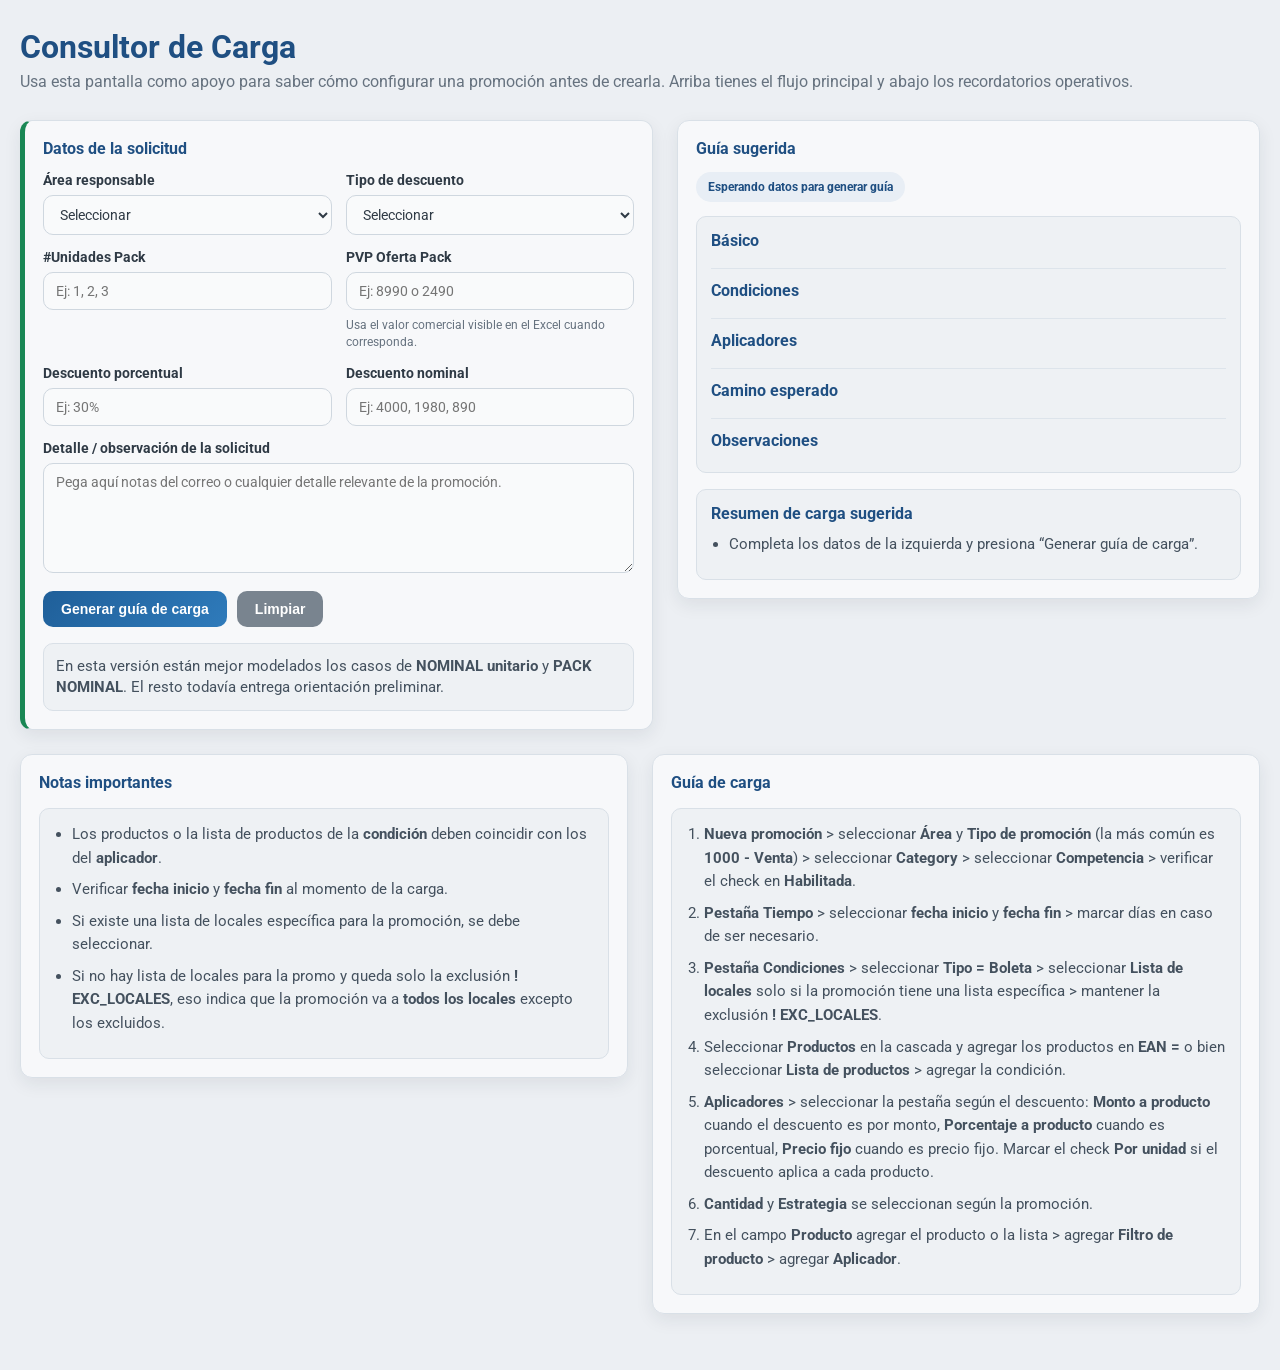
==== web/templates/consultor_ui.html @ bf45a942 "Add files via upload" ====
<!DOCTYPE html>
<html lang="es">
<head>
    <meta charset="UTF-8">
    <meta name="viewport" content="width=device-width, initial-scale=1.0">
    <title>Consultor de Carga</title>
    <link href="https://fonts.googleapis.com/css2?family=Roboto:wght@400;500;700&display=swap" rel="stylesheet">
    <style>
        :root {
            --bg-page: #eceff3;
            --bg-card: #f7f8fa;
            --bg-soft: #eef1f4;
            --text-main: #2f3a45;
            --text-muted: #66727f;
            --title-main: #1f4f82;
            --border-soft: #d9e0e7;
            --shadow-soft: 0 6px 18px rgba(31, 41, 55, 0.08);
            --shadow-hover: 0 10px 22px rgba(31, 41, 55, 0.12);
            --ok-bg: #dcefe5;
            --ok-text: #115c39;
            --warn-bg: #fff2c9;
            --warn-text: #7a5b00;
            --primary-btn-1: #1f5f99;
            --primary-btn-2: #2f7bbb;
        }

        body {
            font-family: 'Roboto', sans-serif;
            background: var(--bg-page);
            margin: 0;
            padding: 0;
            color: var(--text-main);
            font-size: 0.95rem;
        }

        @keyframes fadeInSoft {
            0% { opacity: 0; transform: translateY(18px) scale(0.985); }
            60% { opacity: 1; transform: translateY(-2px) scale(1.005); }
            100% { opacity: 1; transform: translateY(0) scale(1); }
        }

        .contenedor {
            max-width: 1280px;
            margin: 28px auto;
            padding: 0 20px 28px;
        }

        .titulo {
            font-size: 2rem;
            font-weight: 700;
            margin-bottom: 4px;
            color: var(--title-main);
        }

        .subtitulo {
            color: var(--text-muted);
            margin-bottom: 26px;
            font-size: 1rem;
            line-height: 1.5;
        }

        .consultor-grid {
            display: grid;
            grid-template-columns: 1fr 0.92fr;
            gap: 24px;
            align-items: start;
        }

        .consultor-bottom {
            display: grid;
            grid-template-columns: 1fr 1fr;
            gap: 24px;
            margin-top: 24px;
            align-items: start;
        }

        .card {
            background: var(--bg-card);
            border-radius: 12px;
            box-shadow: var(--shadow-soft);
            border: 1px solid var(--border-soft);
            padding: 18px;
            transition: transform 0.2s ease, box-shadow 0.2s ease;
            opacity: 0;
            animation: fadeInSoft 0.55s forwards;
        }

        .card:hover {
            transform: translateY(-2px);
            box-shadow: var(--shadow-hover);
        }

        .card-accent {
            border-left: 5px solid #198754;
        }

        .card-header {
            font-weight: 700;
            margin-bottom: 14px;
            display: flex;
            align-items: center;
            gap: 10px;
            color: var(--title-main);
            font-size: 1rem;
        }

        .card p {
            color: #43515e;
            line-height: 1.45;
            margin-top: 0;
            margin-bottom: 14px;
        }

        .form-grid {
            display: grid;
            grid-template-columns: repeat(2, minmax(0, 1fr));
            gap: 14px;
        }

        .field {
            display: flex;
            flex-direction: column;
            gap: 7px;
        }

        .field.full {
            grid-column: 1 / -1;
        }

        .field.hidden {
            display: none;
        }

        .field label {
            font-size: 14px;
            font-weight: 700;
            color: var(--text-main);
        }

        input[type="text"],
        input[type="number"],
        select,
        textarea {
            width: 100%;
            padding: 10px 12px;
            border: 1px solid #cfd7df;
            border-radius: 10px;
            font-size: 14px;
            box-sizing: border-box;
            background: #f9fafb;
            color: var(--text-main);
            font-family: 'Roboto', sans-serif;
        }

        input[type="text"]:focus,
        input[type="number"]:focus,
        select:focus,
        textarea:focus {
            outline: none;
            border-color: #7fb0df;
            box-shadow: 0 0 0 0.18rem rgba(127, 176, 223, 0.18);
            background: #fcfcfd;
        }

        textarea {
            resize: vertical;
            min-height: 110px;
        }

        .help {
            font-size: 12px;
            color: var(--text-muted);
            line-height: 1.4;
        }

        .btn {
            display: inline-block;
            padding: 10px 18px;
            border-radius: 10px;
            text-decoration: none;
            font-weight: 600;
            cursor: pointer;
            border: none;
            font-size: 14px;
            transition: transform 0.18s ease, box-shadow 0.18s ease, opacity 0.18s ease;
        }

        .btn:hover {
            transform: translateY(-1px);
            box-shadow: 0 8px 16px rgba(31, 41, 55, 0.14);
        }

        .btn-primary {
            background: linear-gradient(135deg, var(--primary-btn-1), var(--primary-btn-2));
            color: #fff;
            border: none;
        }

        .btn-primary:hover {
            background: linear-gradient(135deg, #1c568d, #2a71ad);
        }

        .btn-secondary {
            background: #79848f;
            color: #fff;
        }

        .btn-secondary:hover {
            background: #68737d;
        }

        .actions {
            display: flex;
            gap: 10px;
            flex-wrap: wrap;
            margin-top: 18px;
        }

        .soft-box {
            margin-top: 16px;
            background: var(--bg-soft);
            padding: 12px;
            border-radius: 10px;
            border: 1px solid var(--border-soft);
            color: #44515e;
            line-height: 1.45;
            font-size: 0.92rem;
        }

        .status {
            display: inline-block;
            padding: 8px 12px;
            border-radius: 999px;
            font-size: 12px;
            font-weight: 700;
            margin-bottom: 14px;
            background: #e8eef5;
            color: var(--title-main);
        }

        .status.ok {
            background: var(--ok-bg);
            color: var(--ok-text);
        }

        .status.warning {
            background: var(--warn-bg);
            color: var(--warn-text);
        }

        .guide-compact {
            background: var(--bg-soft);
            border: 1px solid var(--border-soft);
            border-radius: 10px;
            padding: 14px;
        }

        .mini-section {
            margin-bottom: 12px;
            padding-bottom: 10px;
            border-bottom: 1px solid #dde4eb;
        }

        .mini-section:last-child {
            margin-bottom: 0;
            padding-bottom: 0;
            border-bottom: none;
        }

        .mini-section h3 {
            margin: 0 0 8px;
            font-size: 0.98rem;
            color: var(--title-main);
        }

        .mini-lines {
            display: grid;
            gap: 6px;
        }

        .mini-line {
            display: grid;
            grid-template-columns: 135px 1fr;
            gap: 10px;
            padding: 7px 9px;
            border-radius: 9px;
            background: #f9fafb;
            border: 1px solid #dfe5eb;
        }

        .mini-key {
            font-weight: 700;
            color: #44515e;
            font-size: 12px;
        }

        .mini-val {
            color: var(--text-main);
            font-size: 13px;
            line-height: 1.4;
        }

        .compact-note {
            padding: 8px 10px;
            border-radius: 9px;
            background: #f9fafb;
            border: 1px solid #dfe5eb;
            color: #44515e;
            line-height: 1.4;
            font-size: 13px;
        }

        .checklist-box,
        .reminder-box {
            margin-top: 16px;
            background: var(--bg-soft);
            border: 1px solid var(--border-soft);
            border-radius: 10px;
            padding: 14px;
        }

        .checklist-box h3,
        .reminder-box h3 {
            margin: 0 0 10px;
            font-size: 1rem;
            color: var(--title-main);
        }

        .checklist-box ul,
        .reminder-box ul,
        .reminder-box ol {
            margin: 0;
            padding-left: 18px;
            color: #44515e;
            line-height: 1.55;
        }

        .reminder-box li,
        .checklist-box li {
            margin-bottom: 8px;
        }

        @media (max-width: 960px) {
            .consultor-grid,
            .consultor-bottom {
                grid-template-columns: 1fr;
            }
        }

        @media (max-width: 640px) {
            .form-grid {
                grid-template-columns: 1fr;
            }

            .mini-line {
                grid-template-columns: 1fr;
            }

            .titulo {
                font-size: 1.7rem;
            }

            .subtitulo {
                font-size: 0.95rem;
            }
        }
    </style>
</head>
<body>
<div class="contenedor">
    <div class="titulo">Consultor de Carga</div>
    <div class="subtitulo">Usa esta pantalla como apoyo para saber cómo configurar una promoción antes de crearla. Arriba tienes el flujo principal y abajo los recordatorios operativos.</div>

    <section class="consultor-grid">
        <div class="card card-accent">
            <div class="card-header">Datos de la solicitud</div>

            <div class="form-grid">
                <div class="field">
                    <label for="areaResponsable">Área responsable</label>
                    <select id="areaResponsable">
                        <option value="">Seleccionar</option>
                        <option value="BYCP">BYCP</option>
                        <option value="FARMA">Farma</option>
                        <option value="BIENESTAR">Bienestar</option>
                        <option value="MSJE">MSJE</option>
                        <option value="DERMO">Dermo</option>
                    </select>
                </div>

                <div class="field">
                    <label for="tipoDescuento">Tipo de descuento</label>
                    <select id="tipoDescuento" onchange="actualizarCamposVisibles()">
                        <option value="">Seleccionar</option>
                        <option value="NOMINAL">Nominal</option>
                        <option value="PACK_NOMINAL">Pack nominal</option>
                        <option value="PORCENTUAL">Porcentual</option>
                        <option value="PACK">Pack</option>
                        <option value="SEGUNDA_UNIDAD">2da unidad</option>
                        <option value="MSJE">Mensaje</option>
                    </select>
                </div>

                <div class="field" id="fieldUnidadesPack">
                    <label for="unidadesPack">#Unidades Pack</label>
                    <input id="unidadesPack" type="number" min="1" step="1" placeholder="Ej: 1, 2, 3">
                </div>

                <div class="field" id="fieldPvpOferta">
                    <label for="pvpOfertaPack">PVP Oferta Pack</label>
                    <input id="pvpOfertaPack" type="number" min="0" step="0.01" placeholder="Ej: 8990 o 2490">
                    <div class="help">Usa el valor comercial visible en el Excel cuando corresponda.</div>
                </div>

                <div class="field hidden" id="fieldDescuentoPorcentual">
                    <label for="descuentoPorcentual">Descuento porcentual</label>
                    <input id="descuentoPorcentual" type="text" placeholder="Ej: 30%">
                </div>

                <div class="field" id="fieldDescuentoNominal">
                    <label for="descuentoNominal">Descuento nominal</label>
                    <input id="descuentoNominal" type="number" min="0" step="0.01" placeholder="Ej: 4000, 1980, 890">
                </div>

                <div class="field full">
                    <label for="detalleSolicitud">Detalle / observación de la solicitud</label>
                    <textarea id="detalleSolicitud" placeholder="Pega aquí notas del correo o cualquier detalle relevante de la promoción."></textarea>
                </div>
            </div>

            <div class="actions">
                <button class="btn btn-primary" type="button" onclick="generarGuia()">Generar guía de carga</button>
                <button class="btn btn-secondary" type="button" onclick="limpiarFormulario()">Limpiar</button>
            </div>

            <div class="soft-box">
                En esta versión están mejor modelados los casos de <strong>NOMINAL unitario</strong> y <strong>PACK NOMINAL</strong>. El resto todavía entrega orientación preliminar.
            </div>
        </div>

        <div class="card">
            <div class="card-header">Guía sugerida</div>

            <div id="estadoGeneral" class="status">Esperando datos para generar guía</div>

            <div class="guide-compact">
                <div class="mini-section">
                    <h3>Básico</h3>
                    <div id="bloqueBasico" class="mini-lines"></div>
                </div>

                <div class="mini-section">
                    <h3>Condiciones</h3>
                    <div id="bloqueCondiciones" class="mini-lines"></div>
                </div>

                <div class="mini-section">
                    <h3>Aplicadores</h3>
                    <div id="bloqueAplicadores" class="mini-lines"></div>
                </div>

                <div class="mini-section">
                    <h3>Camino esperado</h3>
                    <div id="bloqueCamino"></div>
                </div>

                <div class="mini-section">
                    <h3>Observaciones</h3>
                    <div id="bloqueObservaciones"></div>
                </div>
            </div>

            <div class="checklist-box">
                <h3>Resumen de carga sugerida</h3>
                <ul id="checklistResumen">
                    <li>Completa los datos de la izquierda y presiona “Generar guía de carga”.</li>
                </ul>
            </div>
        </div>
    </section>

    <section class="consultor-bottom">
        <div class="card">
            <div class="card-header">Notas importantes</div>
            <div class="reminder-box">
                <ul>
                    <li>Los productos o la lista de productos de la <strong>condición</strong> deben coincidir con los del <strong>aplicador</strong>.</li>
                    <li>Verificar <strong>fecha inicio</strong> y <strong>fecha fin</strong> al momento de la carga.</li>
                    <li>Si existe una lista de locales específica para la promoción, se debe seleccionar.</li>
                    <li>Si no hay lista de locales para la promo y queda solo la exclusión <strong>! EXC_LOCALES</strong>, eso indica que la promoción va a <strong>todos los locales</strong> excepto los excluidos.</li>
                </ul>
            </div>
        </div>

        <div class="card">
            <div class="card-header">Guía de carga</div>
            <div class="reminder-box">
                <ol>
                    <li><strong>Nueva promoción</strong> &gt; seleccionar <strong>Área</strong> y <strong>Tipo de promoción</strong> (la más común es <strong>1000 - Venta</strong>) &gt; seleccionar <strong>Category</strong> &gt; seleccionar <strong>Competencia</strong> &gt; verificar el check en <strong>Habilitada</strong>.</li>
                    <li><strong>Pestaña Tiempo</strong> &gt; seleccionar <strong>fecha inicio</strong> y <strong>fecha fin</strong> &gt; marcar días en caso de ser necesario.</li>
                    <li><strong>Pestaña Condiciones</strong> &gt; seleccionar <strong>Tipo = Boleta</strong> &gt; seleccionar <strong>Lista de locales</strong> solo si la promoción tiene una lista específica &gt; mantener la exclusión <strong>! EXC_LOCALES</strong>.</li>
                    <li>Seleccionar <strong>Productos</strong> en la cascada y agregar los productos en <strong>EAN =</strong> o bien seleccionar <strong>Lista de productos</strong> &gt; agregar la condición.</li>
                    <li><strong>Aplicadores</strong> &gt; seleccionar la pestaña según el descuento: <strong>Monto a producto</strong> cuando el descuento es por monto, <strong>Porcentaje a producto</strong> cuando es porcentual, <strong>Precio fijo</strong> cuando es precio fijo. Marcar el check <strong>Por unidad</strong> si el descuento aplica a cada producto.</li>
                    <li><strong>Cantidad</strong> y <strong>Estrategia</strong> se seleccionan según la promoción.</li>
                    <li>En el campo <strong>Producto</strong> agregar el producto o la lista &gt; agregar <strong>Filtro de producto</strong> &gt; agregar <strong>Aplicador</strong>.</li>
                </ol>
            </div>
        </div>
    </section>
</div>

<script>
function actualizarCamposVisibles() {
    const tipo = document.getElementById('tipoDescuento').value;
    const fieldUnidadesPack = document.getElementById('fieldUnidadesPack');
    const fieldPvpOferta = document.getElementById('fieldPvpOferta');
    const fieldDescPct = document.getElementById('fieldDescuentoPorcentual');
    const fieldDescNom = document.getElementById('fieldDescuentoNominal');

    [fieldUnidadesPack, fieldPvpOferta, fieldDescPct, fieldDescNom].forEach(el => el.classList.remove('hidden'));

    if (tipo === 'NOMINAL') {
        fieldDescPct.classList.add('hidden');
    } else if (tipo === 'PACK_NOMINAL') {
        fieldDescPct.classList.add('hidden');
    } else if (tipo === 'PORCENTUAL') {
        fieldPvpOferta.classList.add('hidden');
        fieldDescNom.classList.add('hidden');
    } else if (tipo === 'PACK') {
        fieldDescPct.classList.add('hidden');
        fieldDescNom.classList.add('hidden');
    } else if (tipo === 'SEGUNDA_UNIDAD') {
        fieldDescNom.classList.add('hidden');
    } else if (tipo === 'MSJE') {
        fieldUnidadesPack.classList.add('hidden');
        fieldPvpOferta.classList.add('hidden');
        fieldDescPct.classList.add('hidden');
        fieldDescNom.classList.add('hidden');
    }
}

function filaMini(k, v) {
    return `<div class="mini-line"><div class="mini-key">${k}</div><div class="mini-val">${v || '-'}</div></div>`;
}

function notaCompacta(texto) {
    return `<div class="compact-note">${texto}</div>`;
}

function setHTML(id, html) {
    document.getElementById(id).innerHTML = html;
}

function generarGuia() {
    const area = document.getElementById('areaResponsable').value;
    const tipo = document.getElementById('tipoDescuento').value;
    const unidades = Number(document.getElementById('unidadesPack').value || 0);
    const pvpOferta = document.getElementById('pvpOfertaPack').value;
    const descuentoPct = document.getElementById('descuentoPorcentual').value;
    const descuentoNom = document.getElementById('descuentoNominal').value;
    const detalle = document.getElementById('detalleSolicitud').value;

    let estadoClase = 'status ok';
    let estadoTexto = 'Guía generada';
    let basico = '';
    let condiciones = '';
    let aplicadores = '';
    let observaciones = '';
    let camino = '';
    let checklist = [];

    if (!area || !tipo) {
        estadoClase = 'status warning';
        estadoTexto = 'Faltan datos clave';
        observaciones += notaCompacta('Debes indicar al menos Área responsable y Tipo de descuento.');
    }

    let competencia = 'Revisar';
    let tipoPromocion = '1000 - Venta';

    if (area === 'BYCP') competencia = 'Compite por promoción';
    else if (area === 'FARMA') competencia = 'Compite por producto';
    else if (area === 'BIENESTAR') competencia = 'Compite por producto';
    else if (area === 'MSJE') competencia = 'Revisar según mensaje';
    else if (area === 'DERMO') competencia = 'Revisar según caso';

    basico += filaMini('Área', area || '-');
    basico += filaMini('Tipo promoción', tipoPromocion);
    basico += filaMini('Competencia', competencia);

    if (tipo === 'NOMINAL' && unidades === 1) {
        condiciones += filaMini('Tipo', 'Boleta');
        condiciones += filaMini('Cantidad', 'No tratar como pack real');

        aplicadores += filaMini('Pestaña', 'Precio fijo');
        aplicadores += filaMini('Monto', pvpOferta || '-');
        aplicadores += filaMini('Por unidad', 'Sí');
        aplicadores += filaMini('Cantidad', 'Vacía / 0');
        aplicadores += filaMini('Estrategia', 'Menor');

        camino += notaCompacta(`Fija precio a cada producto, monto = ${pvpOferta || '-'}.`);

        observaciones += notaCompacta('Caso identificado como nominal unitario.');
        observaciones += notaCompacta('La referencia principal para el aplicador es el PVP Oferta Pack.');

        checklist.push('Nueva promoción > seleccionar Área y Tipo de promoción 1000 - Venta.');
        checklist.push('Seleccionar Competencia y verificar Habilitada.');
        checklist.push('Pestaña Condiciones > Tipo = Boleta.');
        checklist.push('Agregar producto por EAN o Lista según solicitud.');
        checklist.push('Aplicadores > Descuento > Precio fijo.');
    } else if (tipo === 'PACK_NOMINAL' && unidades > 1) {
        condiciones += filaMini('Tipo', 'Boleta');
        condiciones += filaMini('Cantidad', 'cada ' + unidades);

        aplicadores += filaMini('Pestaña', 'Monto a producto');
        aplicadores += filaMini('Monto', descuentoNom || '-');
        aplicadores += filaMini('Por unidad', 'Sí');
        aplicadores += filaMini('Cantidad', '1');
        aplicadores += filaMini('Estrategia', 'Menor');

        camino += notaCompacta(`Descuento a cada producto por monto = ${descuentoNom || '-'}, cantidad 1, estrategia Menor.`);

        observaciones += notaCompacta('Caso identificado como PACK NOMINAL.');
        observaciones += notaCompacta('Los productos o lista de la condición deben coincidir con los del aplicador.');

        checklist.push('Nueva promoción > seleccionar Área y Tipo de promoción 1000 - Venta.');
        checklist.push('Seleccionar Competencia y verificar Habilitada.');
        checklist.push('Pestaña Condiciones > Tipo = Boleta.');
        checklist.push('Agregar condición con cantidad cada = ' + unidades + '.');
        checklist.push('Aplicadores > Descuento > Monto a producto.');
        checklist.push('Marcar Por unidad, Cantidad = 1 y Estrategia = Menor.');
    } else if (tipo === 'PORCENTUAL') {
        condiciones += filaMini('Tipo', 'Boleta');
        condiciones += filaMini('Cantidad', unidades > 0 ? 'cada ' + unidades : 'Según solicitud');

        aplicadores += filaMini('Pestaña', 'Porcentaje a producto');
        aplicadores += filaMini('Porcentaje', descuentoPct || '-');
        aplicadores += filaMini('Cantidad', 'Según promoción');
        aplicadores += filaMini('Estrategia', 'Según promoción');

        camino += notaCompacta(`Aplicador porcentual esperado con porcentaje = ${descuentoPct || '-'}.`);
        observaciones += notaCompacta('Orientación preliminar para descuento porcentual.');
        checklist.push('Aplicadores > Descuento > Porcentaje a producto.');
    } else if (tipo === 'PACK') {
        condiciones += filaMini('Tipo', 'Boleta');
        condiciones += filaMini('Cantidad', unidades > 0 ? 'cada ' + unidades : 'Según pack');

        aplicadores += filaMini('Pestaña', 'Revisar según promo');
        aplicadores += filaMini('Monto', pvpOferta || '-');

        camino += notaCompacta('Caso pack: orientación preliminar.');
        observaciones += notaCompacta('El tipo PACK todavía no está modelado con regla cerrada en esta versión.');
    } else if (tipo === 'SEGUNDA_UNIDAD') {
        condiciones += filaMini('Tipo', 'Boleta');
        condiciones += filaMini('Cantidad', unidades > 0 ? 'cada ' + unidades : '2 si corresponde');

        aplicadores += filaMini('Pestaña', 'Porcentaje a producto');
        aplicadores += filaMini('Porcentaje', descuentoPct || '-');

        camino += notaCompacta('Caso 2da unidad: orientación preliminar.');
        observaciones += notaCompacta('La segunda unidad requiere una regla más precisa en una siguiente versión.');
    } else if (tipo === 'MSJE') {
        condiciones += filaMini('Tipo', 'Boleta');
        aplicadores += filaMini('Pestaña', 'Mensaje');
        aplicadores += filaMini('Salida', 'SCREEN');
        camino += notaCompacta('Mensaje esperado en pantalla.');
        observaciones += notaCompacta('Caso MSJE orientativo.');
    } else {
        condiciones += filaMini('Tipo', 'Boleta');
        aplicadores += filaMini('Pestaña', 'Revisar');
        camino += notaCompacta('Sin regla específica definida para esta combinación.');
        observaciones += notaCompacta('No hay una regla específica armada para esta combinación todavía.');
    }

    observaciones += notaCompacta('Los productos o lista de productos de la condición deben coincidir con los del aplicador.');
    observaciones += notaCompacta('Verificar fecha inicio y fecha fin al momento de la carga.');
    if (detalle) observaciones += notaCompacta('Existe detalle adicional en la solicitud que conviene revisar antes de cargar.');

    document.getElementById('estadoGeneral').className = estadoClase;
    document.getElementById('estadoGeneral').textContent = estadoTexto;

    setHTML('bloqueBasico', basico);
    setHTML('bloqueCondiciones', condiciones);
    setHTML('bloqueAplicadores', aplicadores);
    setHTML('bloqueCamino', camino);
    setHTML('bloqueObservaciones', observaciones);

    const checklistHTML = checklist.length
        ? checklist.map(x => `<li>${x}</li>`).join('')
        : '<li>Sin checklist generado.</li>';

    document.getElementById('checklistResumen').innerHTML = checklistHTML;
}

function limpiarFormulario() {
    document.getElementById('areaResponsable').value = '';
    document.getElementById('tipoDescuento').value = '';
    document.getElementById('unidadesPack').value = '';
    document.getElementById('pvpOfertaPack').value = '';
    document.getElementById('descuentoPorcentual').value = '';
    document.getElementById('descuentoNominal').value = '';
    document.getElementById('detalleSolicitud').value = '';

    document.getElementById('estadoGeneral').className = 'status';
    document.getElementById('estadoGeneral').textContent = 'Esperando datos para generar guía';

    setHTML('bloqueBasico', '');
    setHTML('bloqueCondiciones', '');
    setHTML('bloqueAplicadores', '');
    setHTML('bloqueCamino', '');
    setHTML('bloqueObservaciones', '');
    document.getElementById('checklistResumen').innerHTML = '<li>Completa los datos de la izquierda y presiona “Generar guía de carga”.</li>';

    actualizarCamposVisibles();
}

actualizarCamposVisibles();
</script>
</body>
</html>
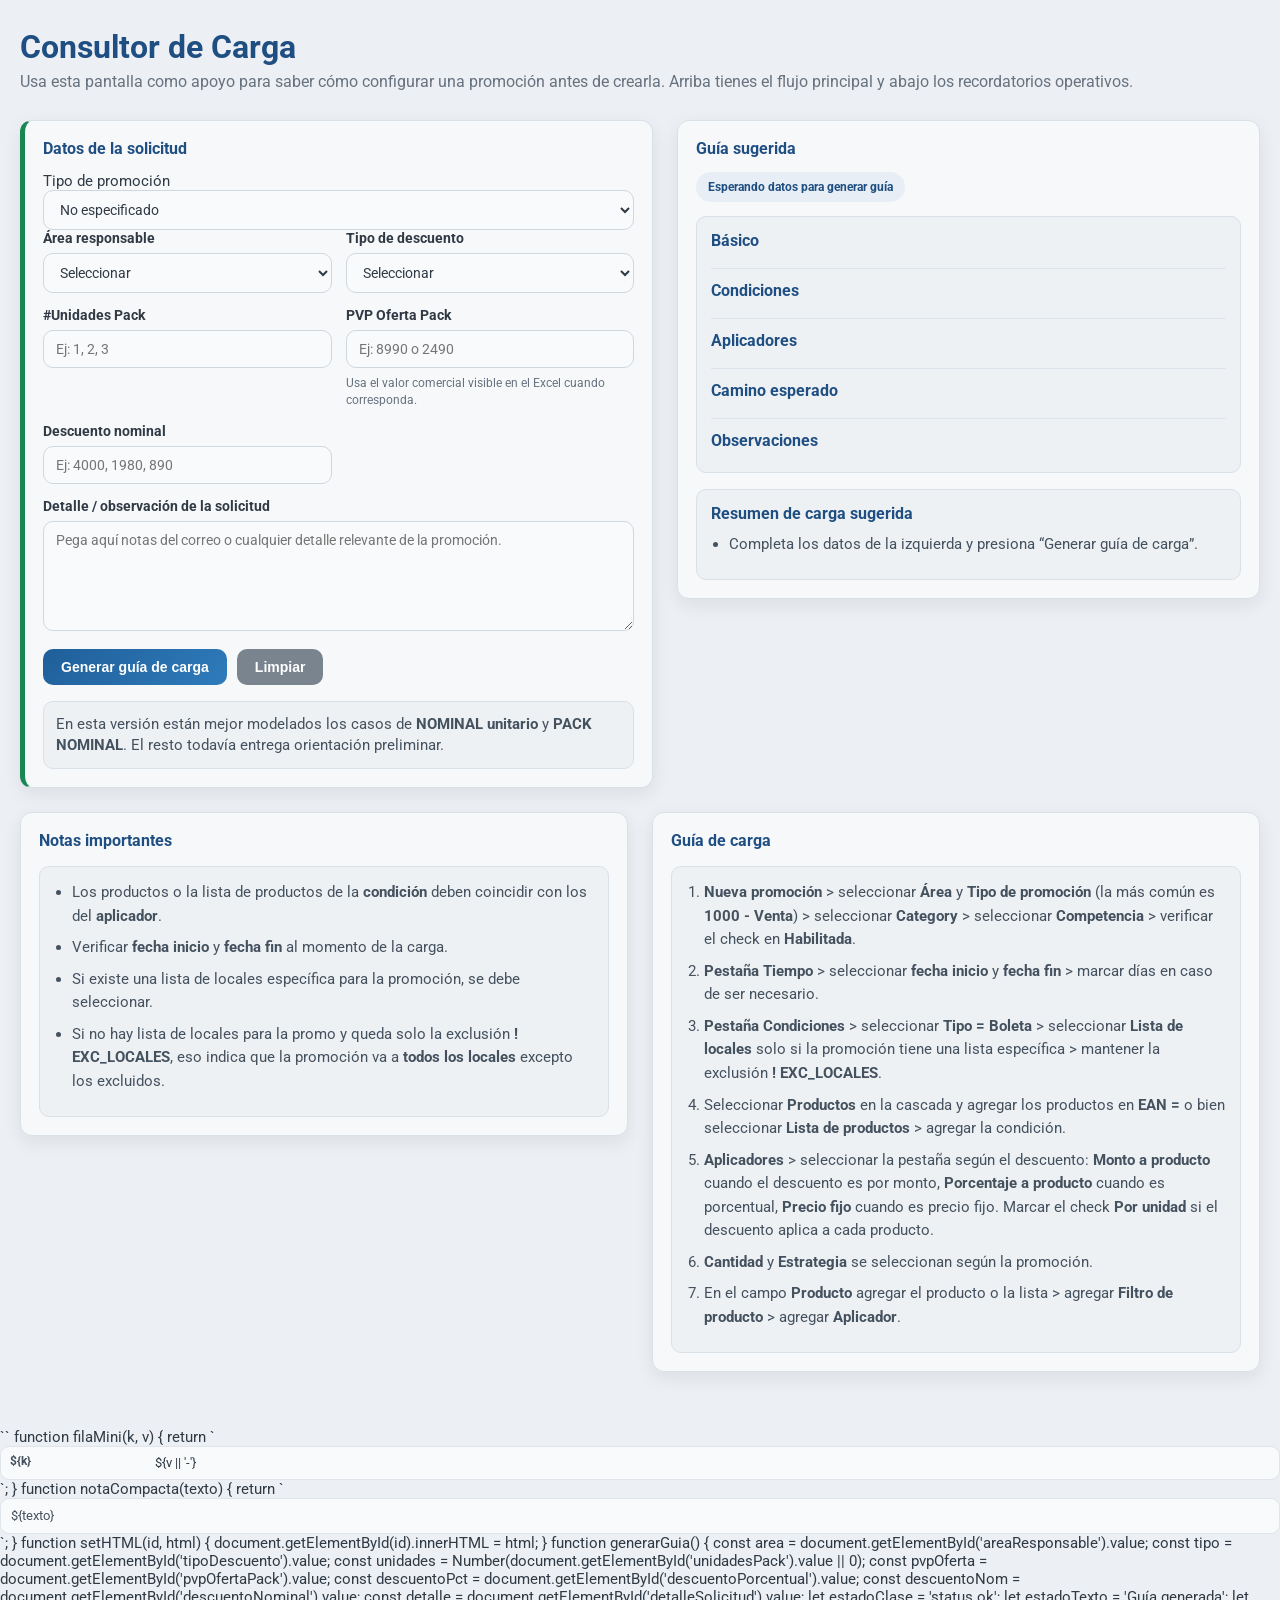
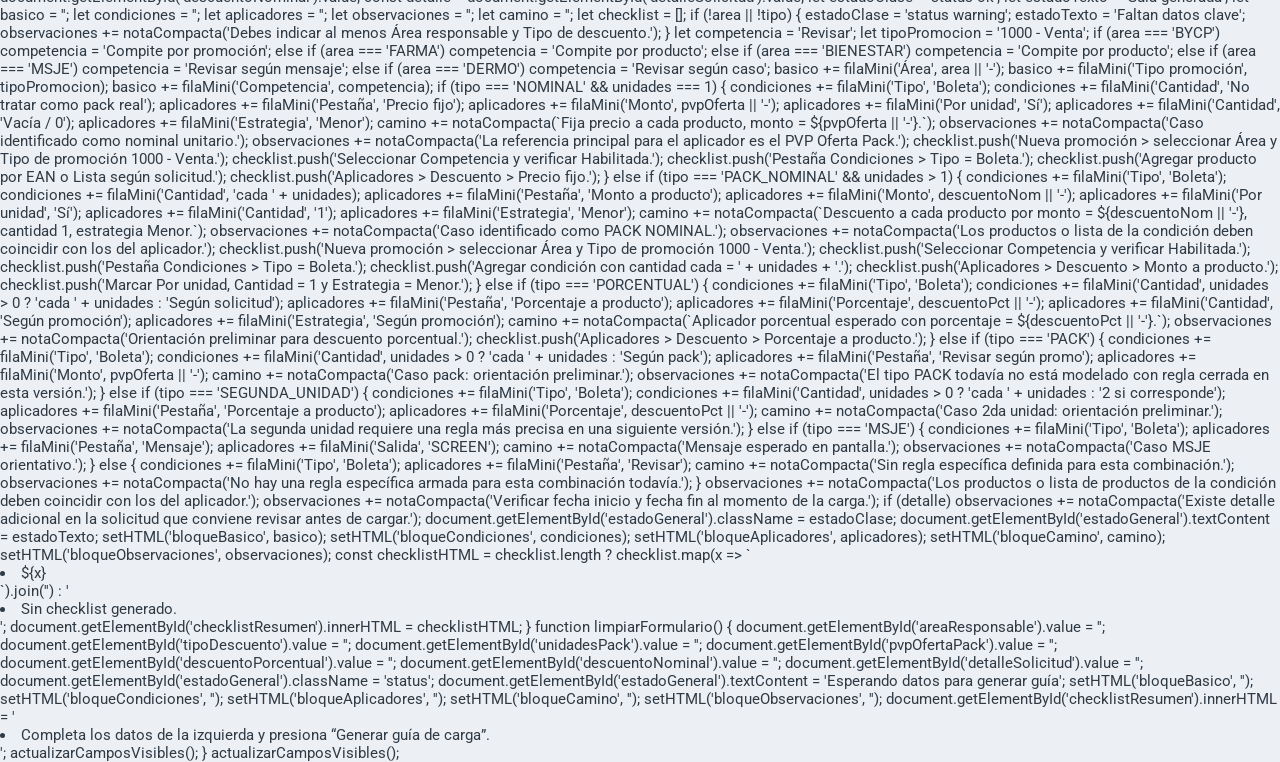
==== commit 048ebaf5: "Update consultor_ui.html" ====
--- a/web/templates/consultor_ui.html
+++ b/web/templates/consultor_ui.html
@@ -374,6 +374,14 @@
     <section class="consultor-grid">
         <div class="card card-accent">
             <div class="card-header">Datos de la solicitud</div>
+            <div class="form-group">
+              <label for="tipoPromocion">Tipo de promoción</label>
+              <select id="tipoPromocion">
+                <option value="">No especificado</option>
+                <option value="EVENTO">EVENTOS</option>
+                <option value="CLUB">CLUB</option>
+              </select>
+            </div>
 
             <div class="form-grid">
                 <div class="field">
@@ -537,7 +545,48 @@
         fieldDescPct.classList.add('hidden');
         fieldDescNom.classList.add('hidden');
     }
+
+    // ------------------------------------------------------------------
+    // ✅ COMPORTAMIENTO EVENTOS (NUEVO – NO ROMPE LO EXISTENTE)
+    // ------------------------------------------------------------------
+    const tipoPromoEl = document.getElementById('tipoPromocion');
+    const tipoPromo = tipoPromoEl ? tipoPromoEl.value : '';
+
+
+    if (tipoPromo === 'EVENTO') {
+
+        // Tipo descuento SIEMPRE porcentual
+        const tipoDescuento = document.getElementById('tipoDescuento');
+        if (tipoDescuento) {
+            tipoDescuento.value = 'PORCENTUAL';
+            tipoDescuento.disabled = true;
+        }
+
+        // Unidades pack SIEMPRE 1
+        const unidadesPack = document.getElementById('unidadesPack');
+        if (unidadesPack) {
+            unidadesPack.value = 1;
+            unidadesPack.disabled = true;
+        }
+
+        // Descuento porcentual visible y editable
+        fieldDescPct.classList.remove('hidden');
+        fieldDescNom.classList.add('hidden');
+        fieldPvpOferta.classList.add('hidden');
+
+    } else {
+        // ✅ Restaurar comportamiento normal
+        const tipoDescuento = document.getElementById('tipoDescuento');
+        const unidadesPack = document.getElementById('unidadesPack');
+
+        if (tipoDescuento) tipoDescuento.disabled = false;
+        if (unidadesPack) unidadesPack.disabled = false;
+    }
+
 }
+</script>
+``
+
 
 function filaMini(k, v) {
     return `<div class="mini-line"><div class="mini-key">${k}</div><div class="mini-val">${v || '-'}</div></div>`;
